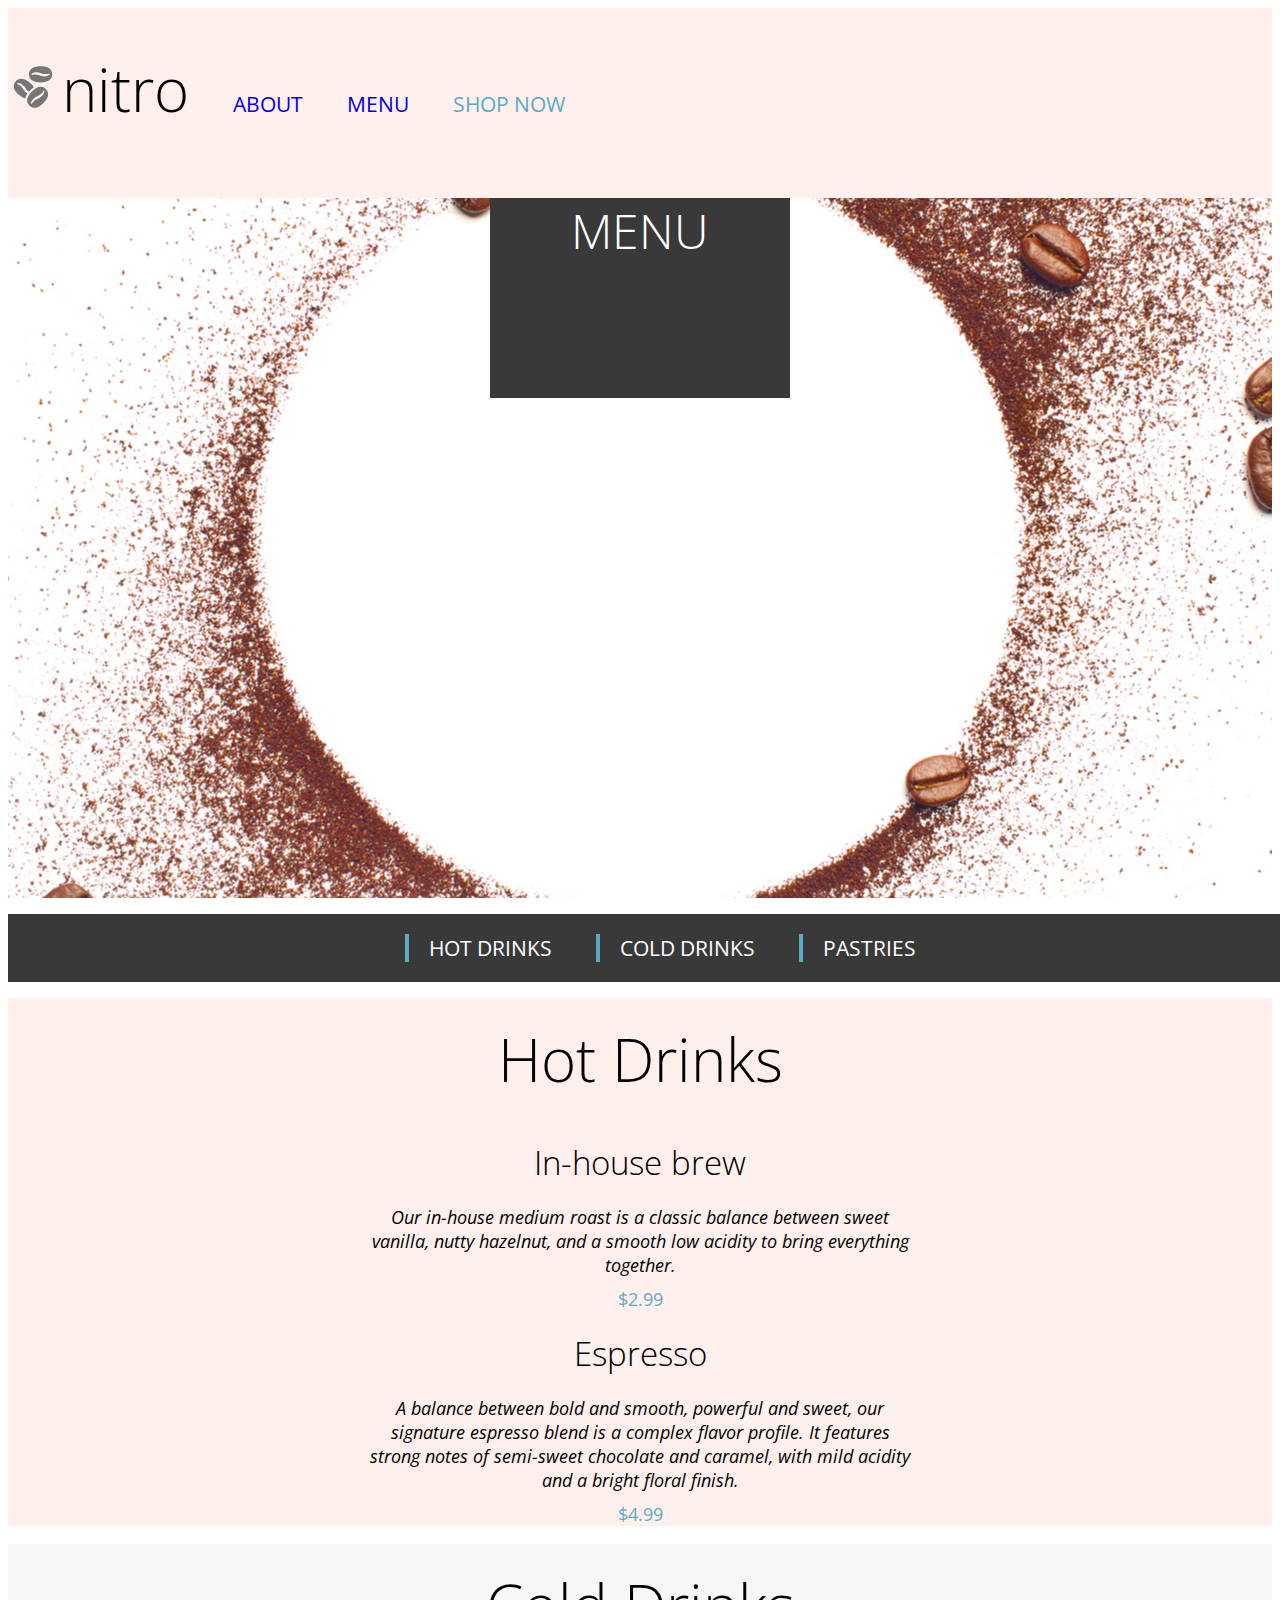
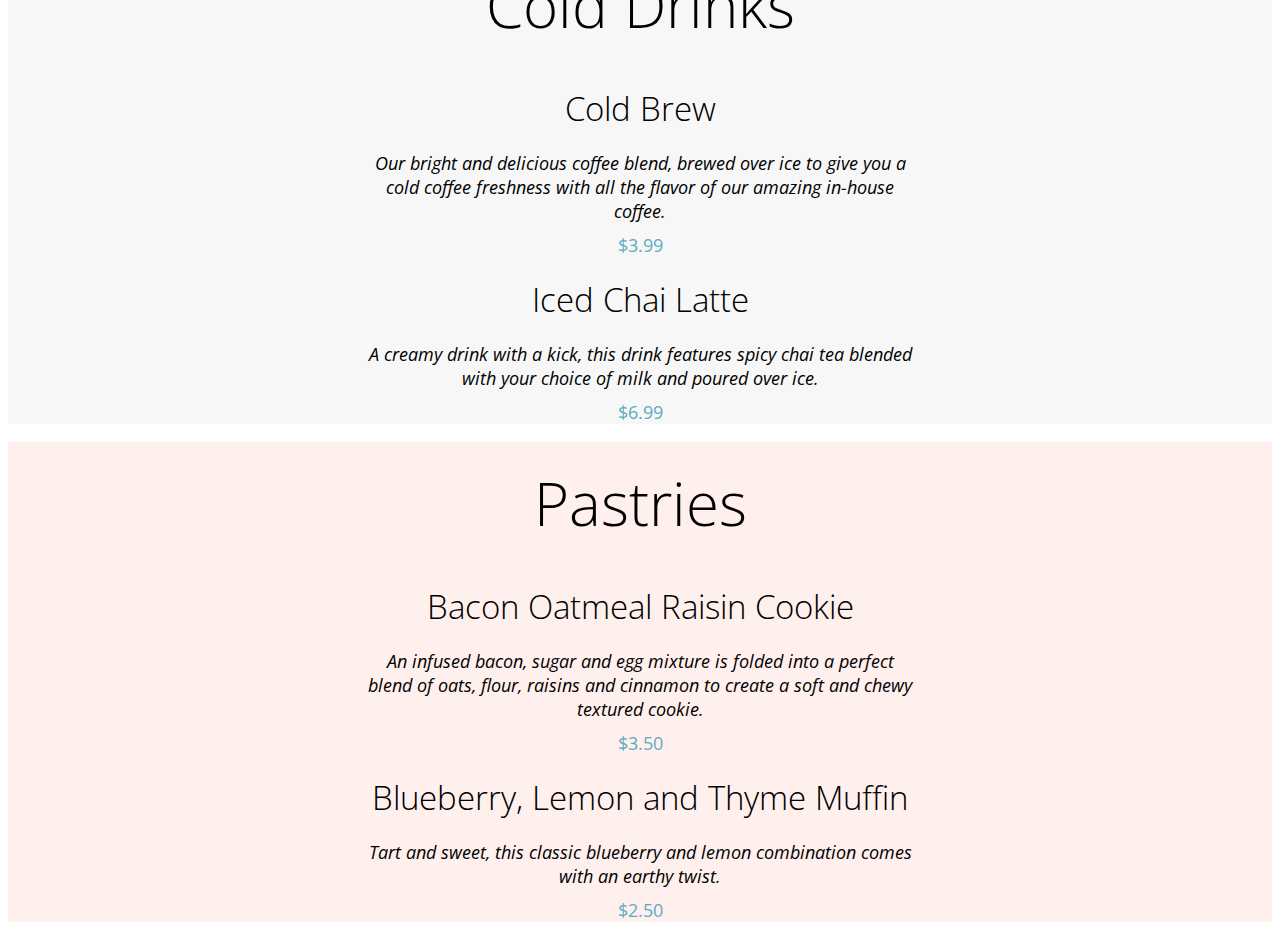
==== pages/menu.html @ 648cdfca "Add all files to staging area" ====
<!DOCTYPE html>
<html lang="en">
<head>
    <meta charset="UTF-8">
    <meta name="viewport" content="width=device-width, initial-scale=1.0">
    <link href="https://fonts.googleapis.com/css2?family=Open+Sans:ital,wght@0,300;0,400;0,600;0,700;1,400&display=swap" rel="stylesheet">
    <link rel="stylesheet" href="/css/global.css" />
    <link rel="stylesheet" href="/css/menu.css" />
    <title>Coffee Shop - Menu</title>
</head>

<header>
    <!-- Navigation bar -->
    <img class= "icon" id="nitro" src="/assets/images/coffee-beans-logo-and-footer.svg" alt="coffee bean logo" />
    <h2 class="nav-heading">nitro</h2>
    <nav class="navigation-bar">
        <ul class="navigation-bar__list">
            <li class="navigation-bar__item">
                <a class="navigation-bar__link" id="about" href="/index.html">ABOUT</a>
            </li>
            <li class="navigation-bar__item">
                <a class="navigation-bar__link" id="menu" href="#menu">MENU</a>
            </li>
            <li class="navigation-bar__item">
                <a class="navigation-bar__link--blue" id="shop-now" href="#menu">SHOP NOW</a>
            </li>
        </ul>
    </nav>
</header>

<body>
    <main>
        <!-- Menu banner and navigation bar-->    
        <section class="nav-menu">
            <div class="menu-title">
                <h1 id="menu"><a>MENU</a>
                <!-- <img class="coffee-circle" src="/assets/images/coffee-circle.jpg" /> -->
            </div>

            <nav class="nav-menu"></nav>
                <ul class="nav-menu__list">
                    <li class="nav-menu__item">
                        <a class="item-link-heading" href="#hot-drinks">HOT DRINKS</a> 
                    </li>
                    <li class="nav-menu__item">
                        <a class="item-link-heading" href="#cold-drinks">COLD DRINKS</a>
                    </li>
                    <li class="nav-menu__item">
                        <a class="item-link-heading" href="#pastries">PASTRIES</a>
                    </li>
                </ul>
            </nav>
        </section>

        <!-- Menu details -->
        <!--Hot drinks menu section-->
        <section class="hot-drinks">
            <h2 id="hot-drinks">Hot Drinks</h2>
            <article>
                <h3 class="product__name">In-house brew</h3>
                <p class="product__description--center">Our in-house medium roast is a classic balance between sweet vanilla, nutty hazelnut, and a smooth low acidity to bring everything together. </p>
                <p class="product__price">$2.99</p>
            </article>
            <article>
                <h3 class="product__name">Espresso</h3>
                <p class="product__description--center">A balance between bold and smooth, powerful and sweet, our signature espresso blend is a complex flavor profile. 
                    It features strong notes of semi-sweet chocolate and caramel, with mild acidity and a bright floral finish. </p>
                <p class="product__price">$4.99</p>
            </article>
        </section>

        <!--Cold drinks menu section-->
        <section class="cold-drinks">
            <h2 id="cold-drinks">Cold Drinks</h2>
            <article>
                <h3 class="product__name">Cold Brew</h3>
                <p class="product__description--center">Our bright and delicious coffee blend, brewed over ice to give you a cold coffee freshness with all the flavor of our amazing in-house coffee. </p>
                <p class="product__price">$3.99</p>
            </article>
            <article>
                <h3 class="product__name">Iced Chai Latte</h3>
                <p class="product__description--center">A creamy drink with a kick, this drink features spicy chai tea blended with your choice of milk and poured over ice. </p>
                <p class="product__price">$6.99</p>
            </article>
        </section>

        <!--Pastries menu section-->
        <section class="pastries">
            <h2 id="pastries">Pastries</h2>
            <article>
                <h3 class="product__name">Bacon Oatmeal Raisin Cookie</h3>
                <p class="product__description--center">An infused bacon, sugar and egg mixture is folded into a perfect blend of oats, flour, raisins and cinnamon to create a soft and chewy textured cookie. </p>
                <p class="product__price">$3.50</p>
            </article>
            <article>
                <h3 class="product__name">Blueberry, Lemon and Thyme Muffin</h3>
                <p class="product__description--center">Tart and sweet, this classic blueberry and lemon combination comes with an earthy twist. </p>
                <p class="product__price">$2.50</p>
            </article>
        </section>
    </main>
</body>
</html>
---- css/global.css ----
body {
    font-family: 'Open Sans';
    font-weight: 400;
}

/* * {
    box-sizing: border-box; 
    margin: 0;
    padding: 0;
} */
---- css/menu.css ----
/*Navigation styling*/
header{
    background-color: #fff0ed;
}

img.icon {
    width: 3.125rem;
}

li a {
    font-size: 1.3125rem;
    font-weight: 400;
}

h2.nav-heading, 
nav.navigation-bar, 
.navigation-bar__item
{
    display: inline-block;
    padding: 1.25rem;
    margin: 1.25rem;
    margin-left: 0;
    padding-left: 0;
}

h2.nav-heading {
    margin-left: 0;
    padding-left: 0;
}

ul.navigation-bar__list {
    margin: 0;
    padding-left: 0;
}

li a.navigation-bar__link--blue {
    color: #5bacc3;
}

/* Menu navigation styling */
h1#menu {
    background-color: #393939;
    color: #fff;
    font-size: 3rem;
    font-weight: lighter;
    text-align: center;
    width: 18.75rem;
    height: 12.5rem;
    margin: auto;
}

div.menu-title {
    background-image: url("/assets/images/coffee-circle.jpg");
    background-size: 100% cover;
    background-repeat: no-repeat;
    background-position: center;
    object-fit:contain;
    width: 100%;
    height: 43.75rem;
}

ul.nav-menu__list {
    background-color: #393939;
    text-align: center;
    font-weight: lighter;
    width: 100%;
    padding: 1.25rem;
}

li {
    list-style-type: none;
}

ul li a {
    text-decoration: none;
}

li.nav-menu__item {
    display: inline-block;
    /* margin: 1.25rem; */
    /* padding: 1.25rem; */
    /* border-left: .25rem solid #5bacc3; */
}

li.nav-menu__item a {
    text-decoration: none;
    color: #fff;
}

a.item-link-heading {
    display: block;
    padding-left:1.25rem;
    border-left: .25rem solid #5bacc3;
    /* font-size: 1.3125rem; */
    margin: 0 1.25rem; 
}

/* Menu item styling */
section.hot-drinks, section.pastries {
    background-color: #fff0ed;
    text-align: center;
}

section.cold-drinks {
    background-color: #f7f7f7;
    text-align: center;
}

h2 {
    font-size: 3.75rem;
    font-weight: 300;
    margin: 0 1.25rem;
    padding: 1.25rem;
}

h3.product__name {
    margin: 1.25rem;
}

article h3.product__name {
    font-size: 2.0625rem;
    font-weight: 300;
}

article {
    margin: 0 1.25rem;
    padding: 0 1.25rem;
}

p {
    font-size: 1.125rem;
    font-weight: 400;
}

article p {
    text-align: center;
}

article p.product__price {
    color: #5bacc3;
}

p.product__description--center {
    margin: 0 25vw;
    font-style: italic;
}

p.product__price {
    margin-top: .625rem;
}
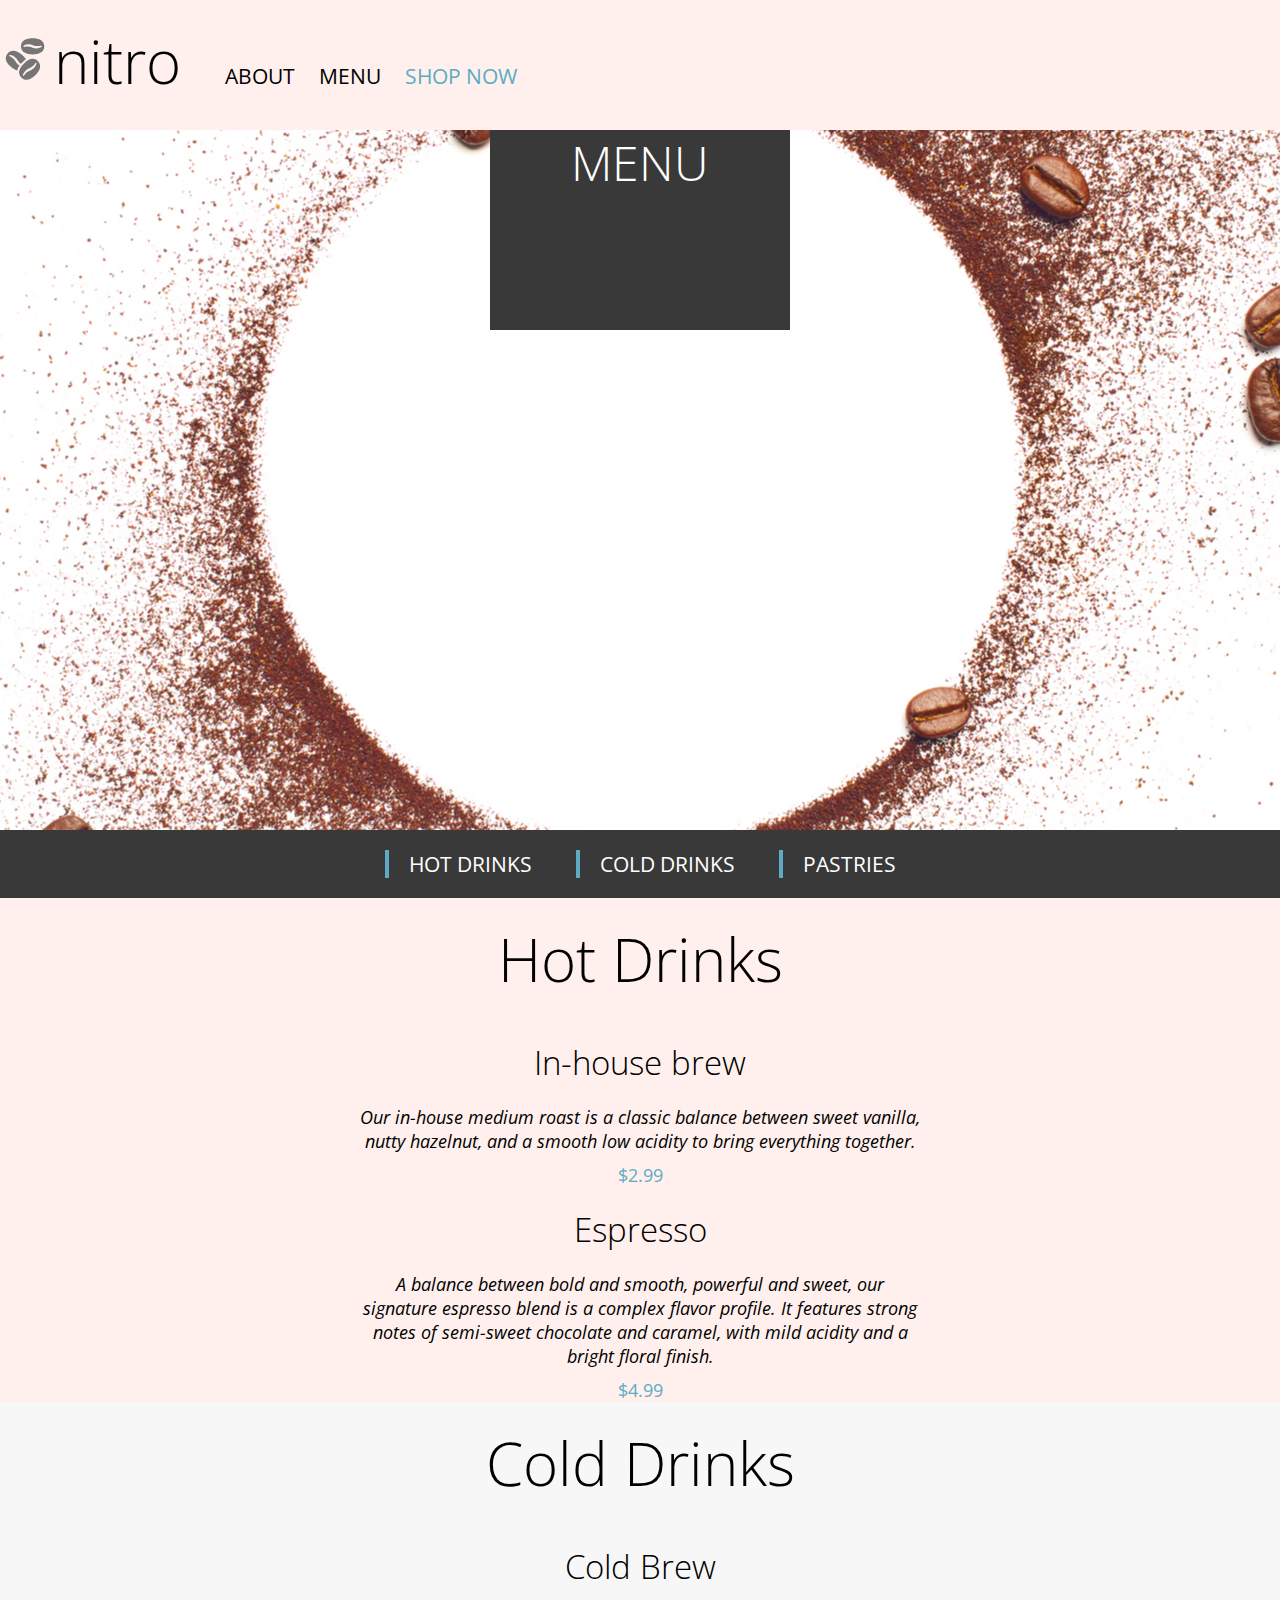
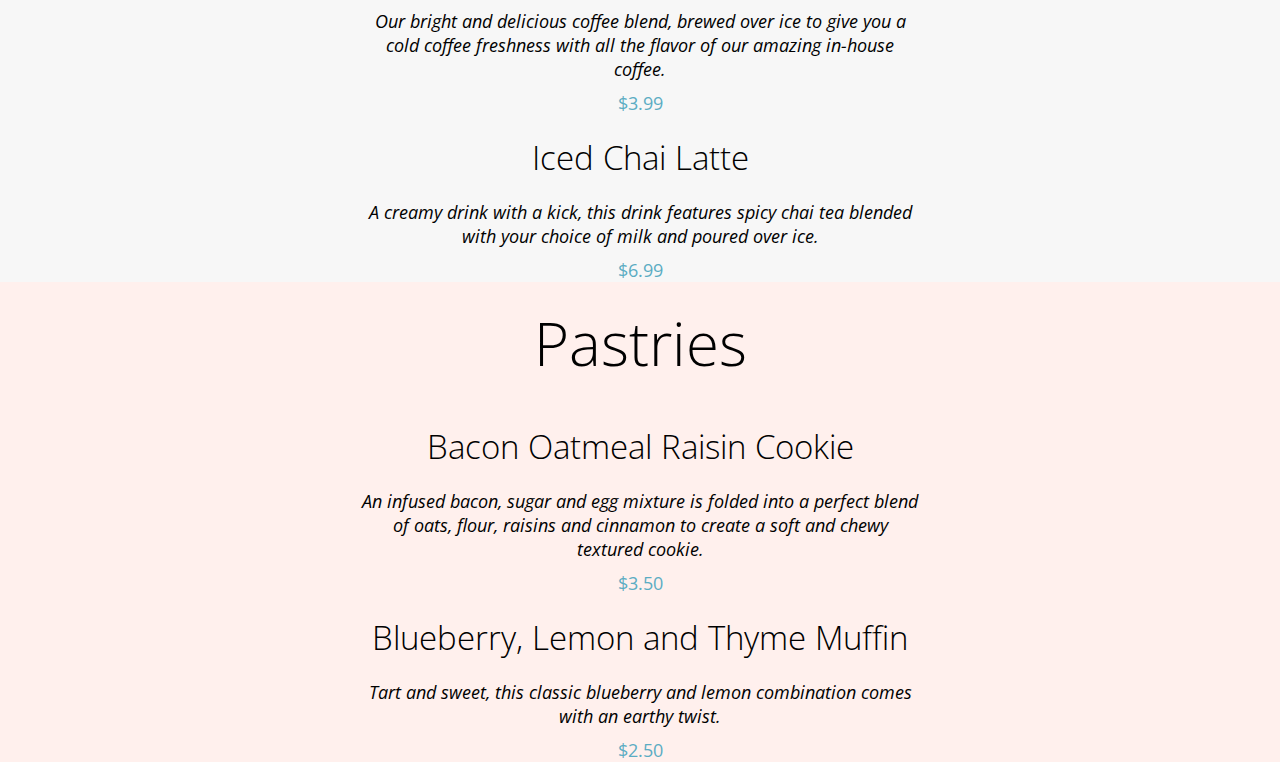
==== commit 19993c03: "Implement all feedback from sprint-1" ====
--- a/pages/menu.html
+++ b/pages/menu.html
@@ -9,32 +9,34 @@
     <title>Coffee Shop - Menu</title>
 </head>
 
-<header>
-    <!-- Navigation bar -->
-    <img class= "icon" id="nitro" src="/assets/images/coffee-beans-logo-and-footer.svg" alt="coffee bean logo" />
-    <h2 class="nav-heading">nitro</h2>
-    <nav class="navigation-bar">
-        <ul class="navigation-bar__list">
-            <li class="navigation-bar__item">
-                <a class="navigation-bar__link" id="about" href="/index.html">ABOUT</a>
-            </li>
-            <li class="navigation-bar__item">
-                <a class="navigation-bar__link" id="menu" href="#menu">MENU</a>
-            </li>
-            <li class="navigation-bar__item">
-                <a class="navigation-bar__link--blue" id="shop-now" href="#menu">SHOP NOW</a>
-            </li>
-        </ul>
-    </nav>
-</header>
+<body>
+    <header>
+        <a href="/index.html">
+            <img class= "icon" id="nitro" src="/assets/images/coffee-beans-logo-and-footer.svg" alt="coffee bean logo" />
+        </a>
+        <h2 class="nav-heading nav-heading--black">
+            <a class="nav-heading--black" href="/index.html">nitro </a>
+        </h2>
+        <nav class="nav-bar">
+            <ul class="nav-bar__list">
+                <li class="nav-bar__item">
+                    <a class="nav-bar__link nav-bar__link--black" id="about" href="/index.html">ABOUT</a>
+                </li>
+                <li class="nav-bar__item">
+                    <a class="nav-bar__link nav-bar__link--black" id="menu" href="#menu">MENU</a>
+                </li>
+                <li class="nav-bar__item">
+                    <a class="nav-bar__link nav-bar__link--blue" id="shop-now" href="#menu">SHOP NOW</a>
+                </li>
+            </ul>
+        </nav>
+    </header>
 
-<body>
     <main>
         <!-- Menu banner and navigation bar-->    
         <section class="nav-menu">
             <div class="menu-title">
                 <h1 id="menu"><a>MENU</a>
-                <!-- <img class="coffee-circle" src="/assets/images/coffee-circle.jpg" /> -->
             </div>
 
             <nav class="nav-menu"></nav>
--- a/css/global.css
+++ b/css/global.css
@@ -3,11 +3,14 @@
     font-weight: 400;
 }
 
-/* * {
+* {
     box-sizing: border-box; 
     margin: 0;
     padding: 0;
-} */
+}
+
+a {
+    text-decoration: none;
+}
 
 
-
--- a/css/menu.css
+++ b/css/menu.css
@@ -1,4 +1,4 @@
-/*Navigation styling*/
+/*Main avigation styling*/
 header{
     background-color: #fff0ed;
 }
@@ -13,27 +13,21 @@
 }
 
 h2.nav-heading, 
-nav.navigation-bar, 
-.navigation-bar__item
+nav.nav-bar, 
+.nav-bar__item
 {
     display: inline-block;
     padding: 1.25rem;
-    margin: 1.25rem;
     margin-left: 0;
     padding-left: 0;
 }
 
-h2.nav-heading {
-    margin-left: 0;
-    padding-left: 0;
+a.nav-heading--black, 
+.nav-bar__link--black {
+    color: #000;
 }
 
-ul.navigation-bar__list {
-    margin: 0;
-    padding-left: 0;
-}
-
-li a.navigation-bar__link--blue {
+a.nav-bar__link--blue {
     color: #5bacc3;
 }
 
@@ -71,19 +65,11 @@
     list-style-type: none;
 }
 
-ul li a {
-    text-decoration: none;
-}
-
 li.nav-menu__item {
     display: inline-block;
-    /* margin: 1.25rem; */
-    /* padding: 1.25rem; */
-    /* border-left: .25rem solid #5bacc3; */
 }
 
 li.nav-menu__item a {
-    text-decoration: none;
     color: #fff;
 }
 
@@ -91,7 +77,6 @@
     display: block;
     padding-left:1.25rem;
     border-left: .25rem solid #5bacc3;
-    /* font-size: 1.3125rem; */
     margin: 0 1.25rem; 
 }
 
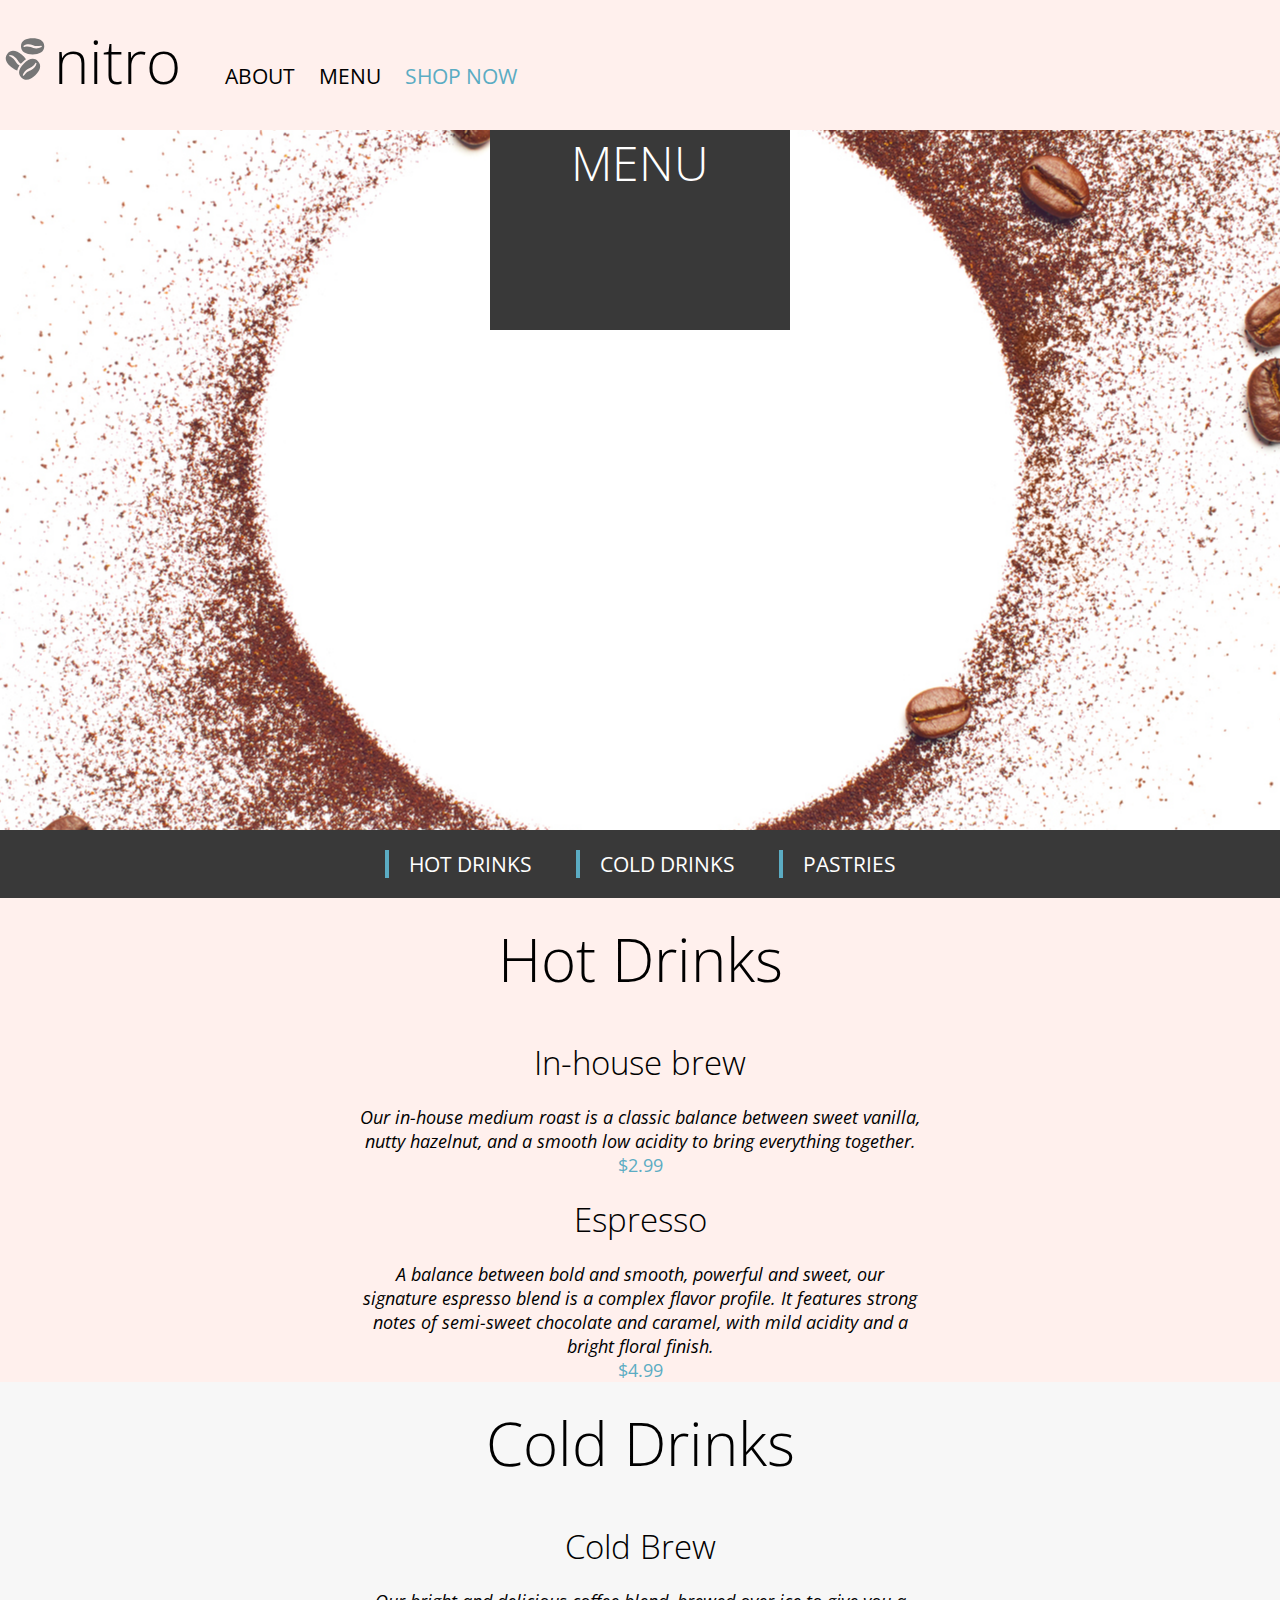
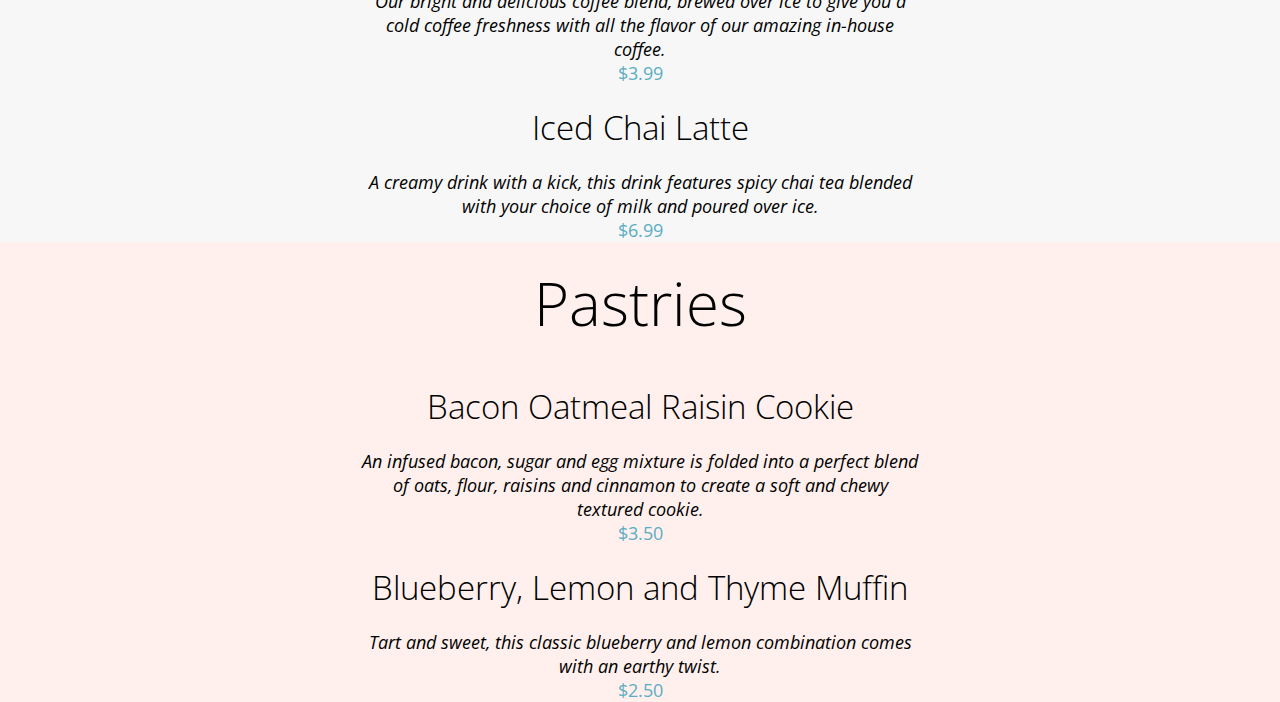
==== commit 8e3ddb0e: "Edit cards per exercise 13" ====
--- a/pages/menu.html
+++ b/pages/menu.html
@@ -10,6 +10,7 @@
 </head>
 
 <body>
+    <!-- Main navigation bar -->
     <header>
         <a href="/index.html">
             <img class= "icon" id="nitro" src="/assets/images/coffee-beans-logo-and-footer.svg" alt="coffee bean logo" />
--- a/css/menu.css
+++ b/css/menu.css
@@ -130,6 +130,3 @@
     font-style: italic;
 }
 
-p.product__price {
-    margin-top: .625rem;
-}
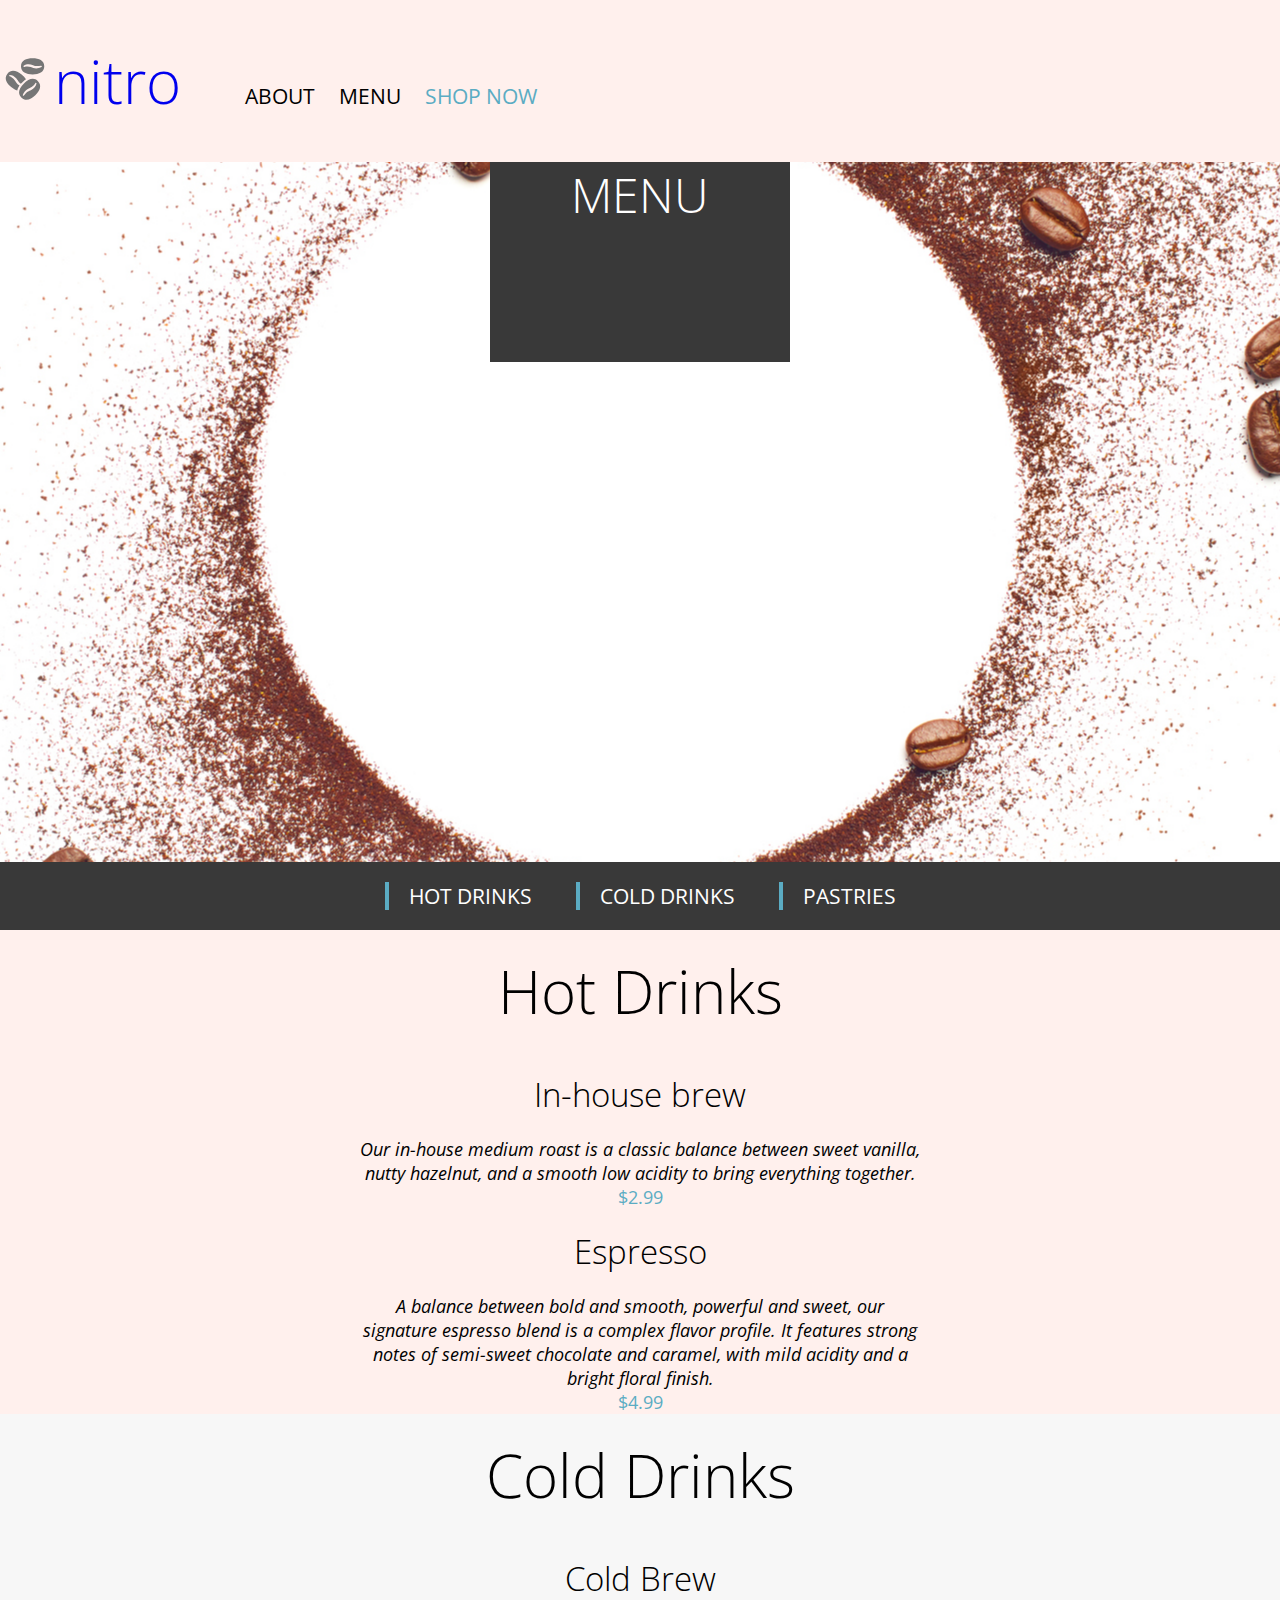
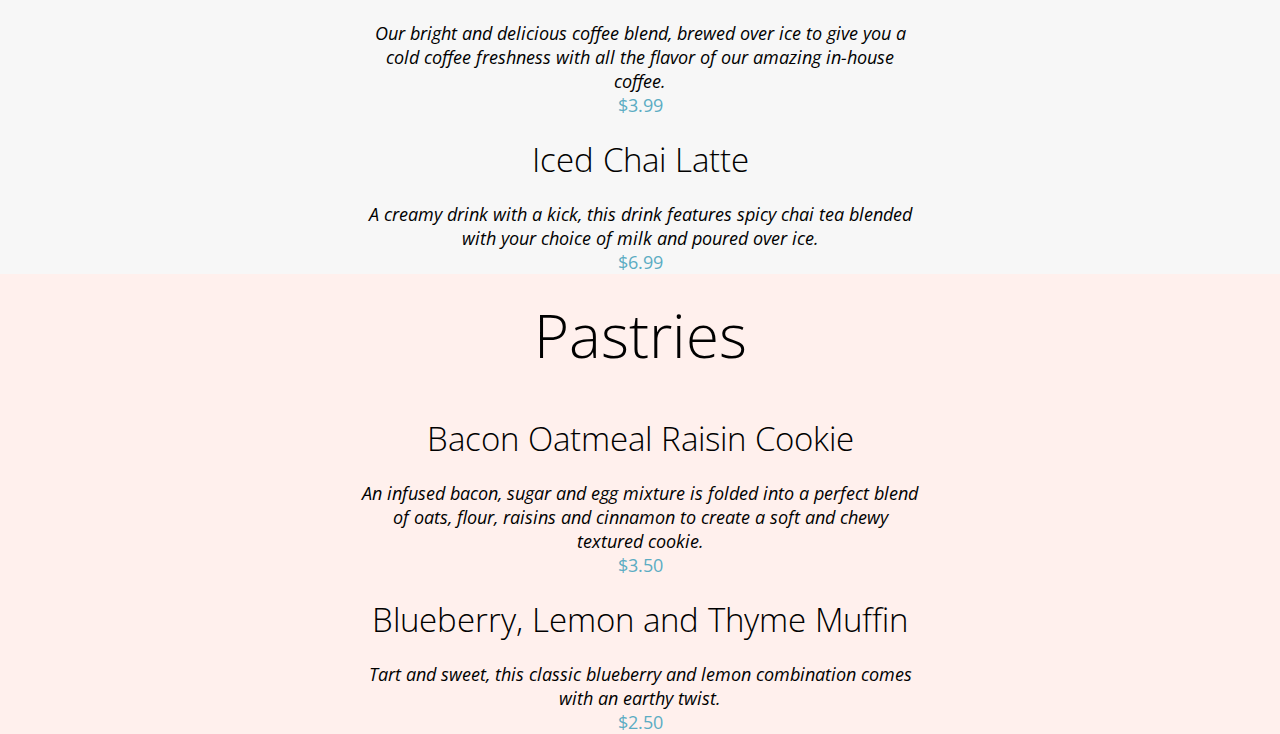
==== commit 3694426f: "Start Live SASS watch extension" ====
--- a/pages/menu.html
+++ b/pages/menu.html
@@ -12,12 +12,10 @@
 <body>
     <!-- Main navigation bar -->
     <header>
-        <a href="/index.html">
+        <a class="nav-bar__item" href="/index.html">
             <img class= "icon" id="nitro" src="/assets/images/coffee-beans-logo-and-footer.svg" alt="coffee bean logo" />
+            <h2 class="nav-heading nav-heading--black">nitro </h2>
         </a>
-        <h2 class="nav-heading nav-heading--black">
-            <a class="nav-heading--black" href="/index.html">nitro </a>
-        </h2>
         <nav class="nav-bar">
             <ul class="nav-bar__list">
                 <li class="nav-bar__item">
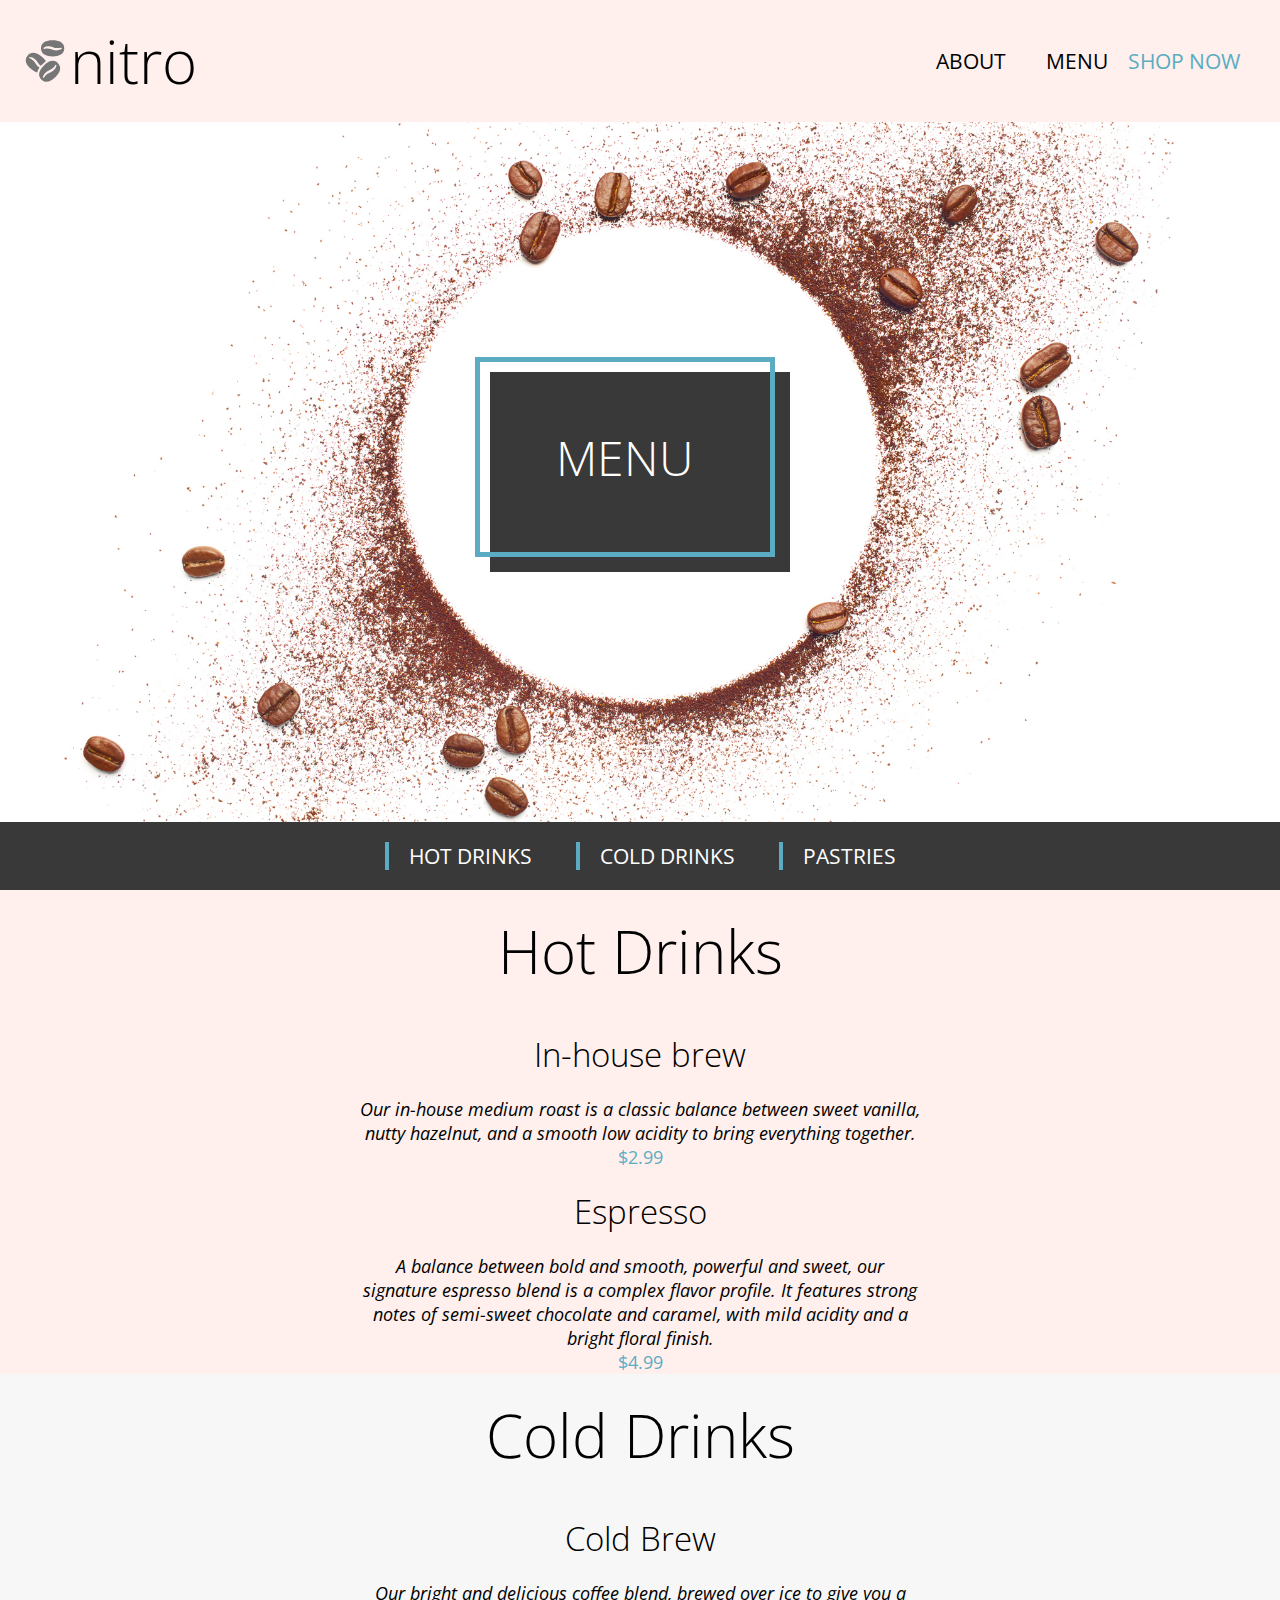
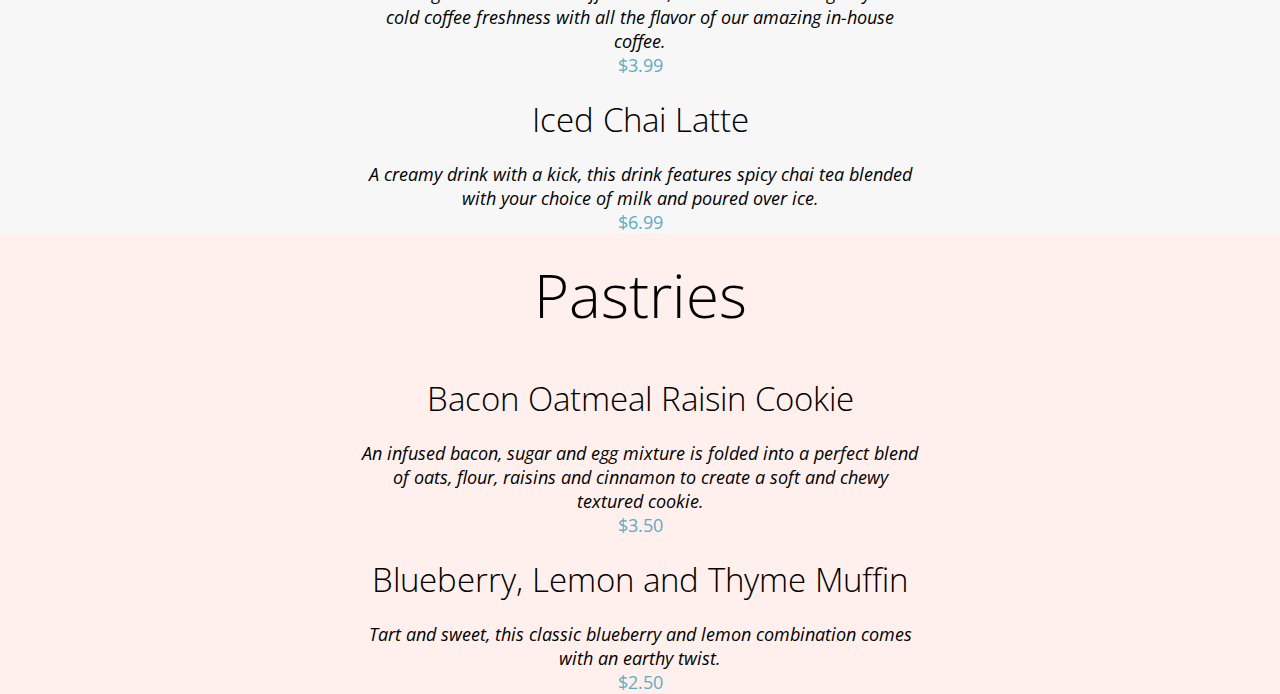
==== commit b1f25556: "Style menu page title with border-offset (positioning)" ====
--- a/pages/menu.html
+++ b/pages/menu.html
@@ -1,11 +1,10 @@
 <!DOCTYPE html>
 <html lang="en">
 <head>
-    <meta charset="UTF-8">
-    <meta name="viewport" content="width=device-width, initial-scale=1.0">
-    <link href="https://fonts.googleapis.com/css2?family=Open+Sans:ital,wght@0,300;0,400;0,600;0,700;1,400&display=swap" rel="stylesheet">
-    <link rel="stylesheet" href="/css/global.css" />
-    <link rel="stylesheet" href="/css/menu.css" />
+    <meta charset="UTF-8" />
+    <meta name="viewport" content="width=device-width, initial-scale=1.0" />
+    <link href="https://fonts.googleapis.com/css2?family=Open+Sans:ital,wght@0,300;0,400;0,600;0,700;1,400&display=swap" rel="stylesheet" />
+    <link rel="stylesheet" href="/scss/menu.css" />
     <title>Coffee Shop - Menu</title>
 </head>
 
@@ -35,7 +34,11 @@
         <!-- Menu banner and navigation bar-->    
         <section class="nav-menu">
             <div class="menu-title">
-                <h1 id="menu"><a>MENU</a>
+                <h1 class="menu-title__heading" id="menu">
+                    <div class="menu-title__offset">
+                        <a class="menu-title__heading">MENU</a>
+                    </div>
+                </h1>
             </div>
 
             <nav class="nav-menu"></nav>
--- a/scss/menu.css
+++ b/scss/menu.css
@@ -0,0 +1,175 @@
+/*Landing page styling*/
+body {
+  font-family: "Open Sans";
+  font-weight: 400;
+}
+
+* {
+  box-sizing: border-box;
+  margin: 0;
+  padding: 0;
+}
+
+nav.nav-bar,
+.nav-bar__item {
+  display: flex;
+}
+
+a {
+  text-decoration: none;
+}
+
+h2 {
+  padding: 0;
+  margin: 0;
+}
+
+/*Main avigation styling*/
+header {
+  display: flex;
+  justify-content: space-between;
+  align-items: center;
+  background-color: #fff0ed;
+  padding: 1.25rem;
+}
+
+img.icon {
+  width: 3.125rem;
+}
+
+h2.nav-heading {
+  margin: 0;
+  padding: 0;
+}
+
+ul.nav-bar__list {
+  display: flex;
+}
+
+li a {
+  font-size: 1.3125rem;
+  font-weight: 400;
+}
+
+.nav-heading--black,
+.nav-bar__link--black {
+  color: #000;
+  padding: 0 1.25rem;
+}
+
+a.nav-bar__link--blue {
+  color: #5bacc3;
+  padding-right: 1.25rem;
+}
+
+/* Menu navigation styling */
+div.menu-title {
+  display: flex;
+  background-image: url("/assets/images/coffee-circle.jpg");
+  background-size: cover;
+  background-position: center;
+  height: 43.75rem;
+}
+
+.menu-title__offset {
+  position: relative;
+  border: 0.3125rem solid #5bacc3;
+  top: -15px;
+  left: -15px;
+  width: 100%;
+  height: 100%;
+  display: flex;
+  justify-content: center;
+  align-items: center;
+}
+
+h1#menu {
+  display: flex;
+  justify-content: center;
+  align-items: center;
+  background-color: #393939;
+  color: #fff;
+  font-size: 3rem;
+  font-weight: lighter;
+  text-align: center;
+  width: 18.75rem;
+  height: 12.5rem;
+  margin: auto;
+}
+
+ul.nav-menu__list {
+  background-color: #393939;
+  text-align: center;
+  font-weight: lighter;
+  width: 100%;
+  padding: 1.25rem;
+}
+
+li {
+  list-style-type: none;
+}
+
+li.nav-menu__item {
+  display: inline-block;
+}
+
+li.nav-menu__item a {
+  color: #fff;
+}
+
+a.item-link-heading {
+  display: block;
+  padding-left: 1.25rem;
+  border-left: 0.25rem solid #5bacc3;
+  margin: 0 1.25rem;
+}
+
+/* Menu item styling */
+section.hot-drinks, section.pastries {
+  background-color: #fff0ed;
+  text-align: center;
+}
+
+section.cold-drinks {
+  background-color: #f7f7f7;
+  text-align: center;
+}
+
+h2 {
+  font-size: 3.75rem;
+  font-weight: 300;
+  margin: 0 1.25rem;
+  padding: 1.25rem;
+}
+
+h3.product__name {
+  margin: 1.25rem;
+}
+
+article h3.product__name {
+  font-size: 2.0625rem;
+  font-weight: 300;
+}
+
+article {
+  margin: 0 1.25rem;
+  padding: 0 1.25rem;
+}
+
+p {
+  font-size: 1.125rem;
+  font-weight: 400;
+}
+
+article p {
+  text-align: center;
+}
+
+article p.product__price {
+  color: #5bacc3;
+}
+
+p.product__description--center {
+  margin: 0 25vw;
+  font-style: italic;
+}/*# sourceMappingURL=menu.css.map */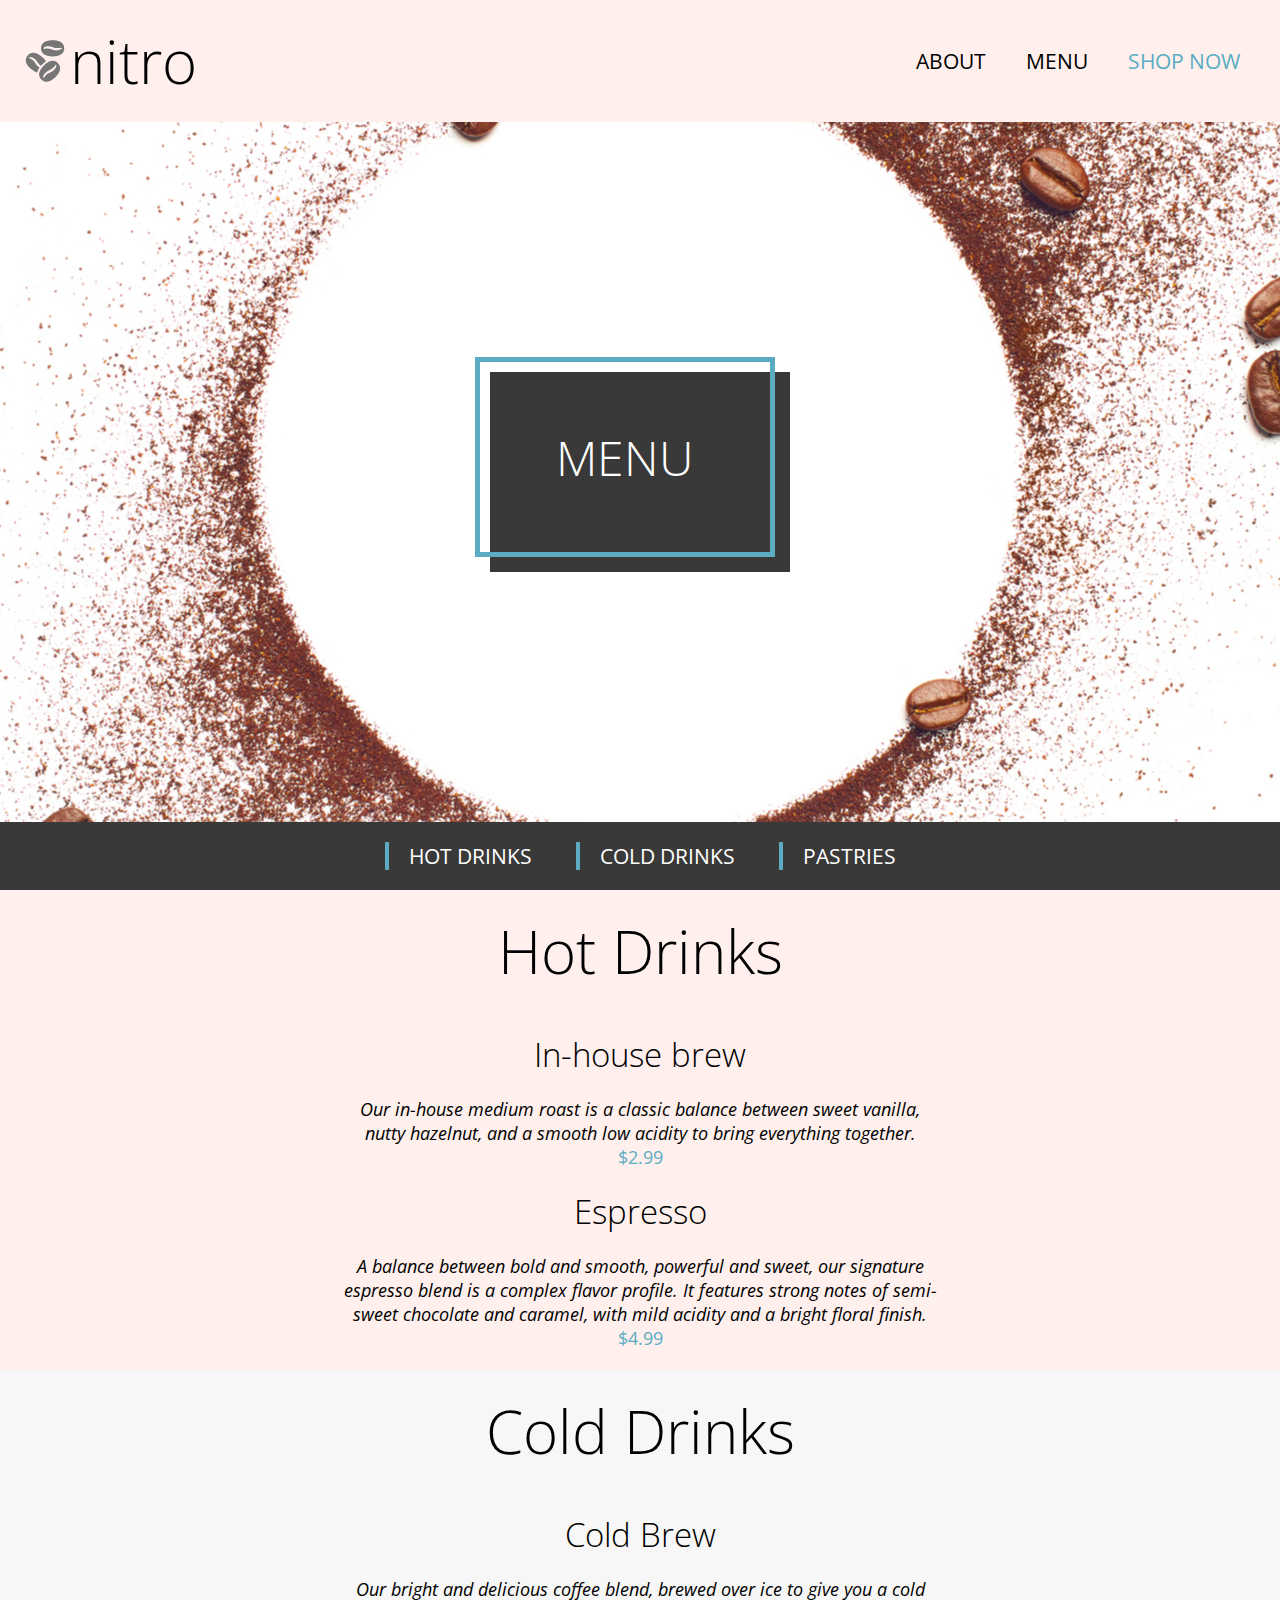
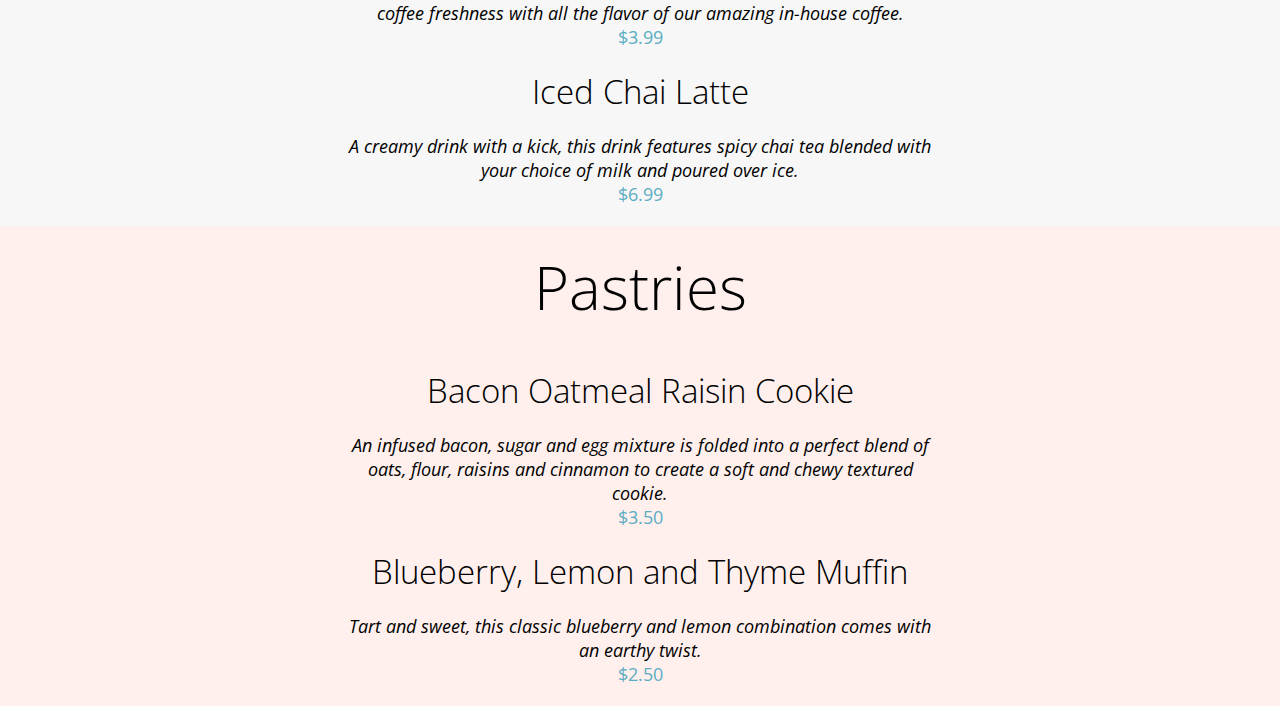
==== commit a1151899: "Coffee sprint 2 complete - final version" ====
--- a/pages/menu.html
+++ b/pages/menu.html
@@ -60,12 +60,12 @@
         <!--Hot drinks menu section-->
         <section class="hot-drinks">
             <h2 id="hot-drinks">Hot Drinks</h2>
-            <article>
+            <article class="menu-item">
                 <h3 class="product__name">In-house brew</h3>
-                <p class="product__description--center">Our in-house medium roast is a classic balance between sweet vanilla, nutty hazelnut, and a smooth low acidity to bring everything together. </p>
+                <p class="product__description product__description--center">Our in-house medium roast is a classic balance between sweet vanilla, nutty hazelnut, and a smooth low acidity to bring everything together. </p>
                 <p class="product__price">$2.99</p>
             </article>
-            <article>
+            <article class="menu-item">
                 <h3 class="product__name">Espresso</h3>
                 <p class="product__description--center">A balance between bold and smooth, powerful and sweet, our signature espresso blend is a complex flavor profile. 
                     It features strong notes of semi-sweet chocolate and caramel, with mild acidity and a bright floral finish. </p>
@@ -76,14 +76,14 @@
         <!--Cold drinks menu section-->
         <section class="cold-drinks">
             <h2 id="cold-drinks">Cold Drinks</h2>
-            <article>
+            <article class="menu-item">
                 <h3 class="product__name">Cold Brew</h3>
-                <p class="product__description--center">Our bright and delicious coffee blend, brewed over ice to give you a cold coffee freshness with all the flavor of our amazing in-house coffee. </p>
+                <p class="product__description product__description--center">Our bright and delicious coffee blend, brewed over ice to give you a cold coffee freshness with all the flavor of our amazing in-house coffee. </p>
                 <p class="product__price">$3.99</p>
             </article>
-            <article>
+            <article class="menu-item">
                 <h3 class="product__name">Iced Chai Latte</h3>
-                <p class="product__description--center">A creamy drink with a kick, this drink features spicy chai tea blended with your choice of milk and poured over ice. </p>
+                <p class="product__description product__description--center">A creamy drink with a kick, this drink features spicy chai tea blended with your choice of milk and poured over ice. </p>
                 <p class="product__price">$6.99</p>
             </article>
         </section>
@@ -91,14 +91,14 @@
         <!--Pastries menu section-->
         <section class="pastries">
             <h2 id="pastries">Pastries</h2>
-            <article>
+            <article class="menu-item">
                 <h3 class="product__name">Bacon Oatmeal Raisin Cookie</h3>
-                <p class="product__description--center">An infused bacon, sugar and egg mixture is folded into a perfect blend of oats, flour, raisins and cinnamon to create a soft and chewy textured cookie. </p>
+                <p class="product__description product__description--center">An infused bacon, sugar and egg mixture is folded into a perfect blend of oats, flour, raisins and cinnamon to create a soft and chewy textured cookie. </p>
                 <p class="product__price">$3.50</p>
             </article>
-            <article>
+            <article class="menu-item">
                 <h3 class="product__name">Blueberry, Lemon and Thyme Muffin</h3>
-                <p class="product__description--center">Tart and sweet, this classic blueberry and lemon combination comes with an earthy twist. </p>
+                <p class="product__description product__description--center">Tart and sweet, this classic blueberry and lemon combination comes with an earthy twist. </p>
                 <p class="product__price">$2.50</p>
             </article>
         </section>
--- a/scss/menu.css
+++ b/scss/menu.css
@@ -1,4 +1,13 @@
-/*Landing page styling*/
+/*Global variables*/
+/*Landing page variables*/
+/*Menu page variables*/
+/*Margin and padding: same value all sides*/
+/*Padding only*/
+/*Margin only*/
+html {
+  font-size: 16px;
+}
+
 body {
   font-family: "Open Sans";
   font-weight: 400;
@@ -18,13 +27,16 @@
 a {
   text-decoration: none;
 }
+a:hover {
+  cursor: pointer;
+}
 
 h2 {
   padding: 0;
   margin: 0;
 }
 
-/*Main avigation styling*/
+/*Main navigation styling*/
 header {
   display: flex;
   justify-content: space-between;
@@ -42,7 +54,7 @@
   padding: 0;
 }
 
-ul.nav-bar__list {
+.nav-bar__list {
   display: flex;
 }
 
@@ -59,14 +71,14 @@
 
 a.nav-bar__link--blue {
   color: #5bacc3;
-  padding-right: 1.25rem;
+  padding: 0 1.25rem;
 }
 
 /* Menu navigation styling */
-div.menu-title {
+.menu-title {
   display: flex;
   background-image: url("/assets/images/coffee-circle.jpg");
-  background-size: cover;
+  background-size: 100% cover;
   background-position: center;
   height: 43.75rem;
 }
@@ -139,11 +151,11 @@
   font-size: 3.75rem;
   font-weight: 300;
   margin: 0 1.25rem;
-  padding: 1.25rem;
+  padding: 1.25rem 0;
 }
 
 h3.product__name {
-  margin: 1.25rem;
+  margin: 1.25rem 0;
 }
 
 article h3.product__name {
@@ -153,7 +165,6 @@
 
 article {
   margin: 0 1.25rem;
-  padding: 0 1.25rem;
 }
 
 p {
@@ -161,15 +172,18 @@
   font-weight: 400;
 }
 
-article p {
+.menu-item {
   text-align: center;
 }
+.menu-item:last-child {
+  padding-bottom: 1.25rem;
+}
 
-article p.product__price {
+.product__price {
   color: #5bacc3;
 }
 
-p.product__description--center {
+.product__description--center {
   margin: 0 25vw;
   font-style: italic;
 }/*# sourceMappingURL=menu.css.map */